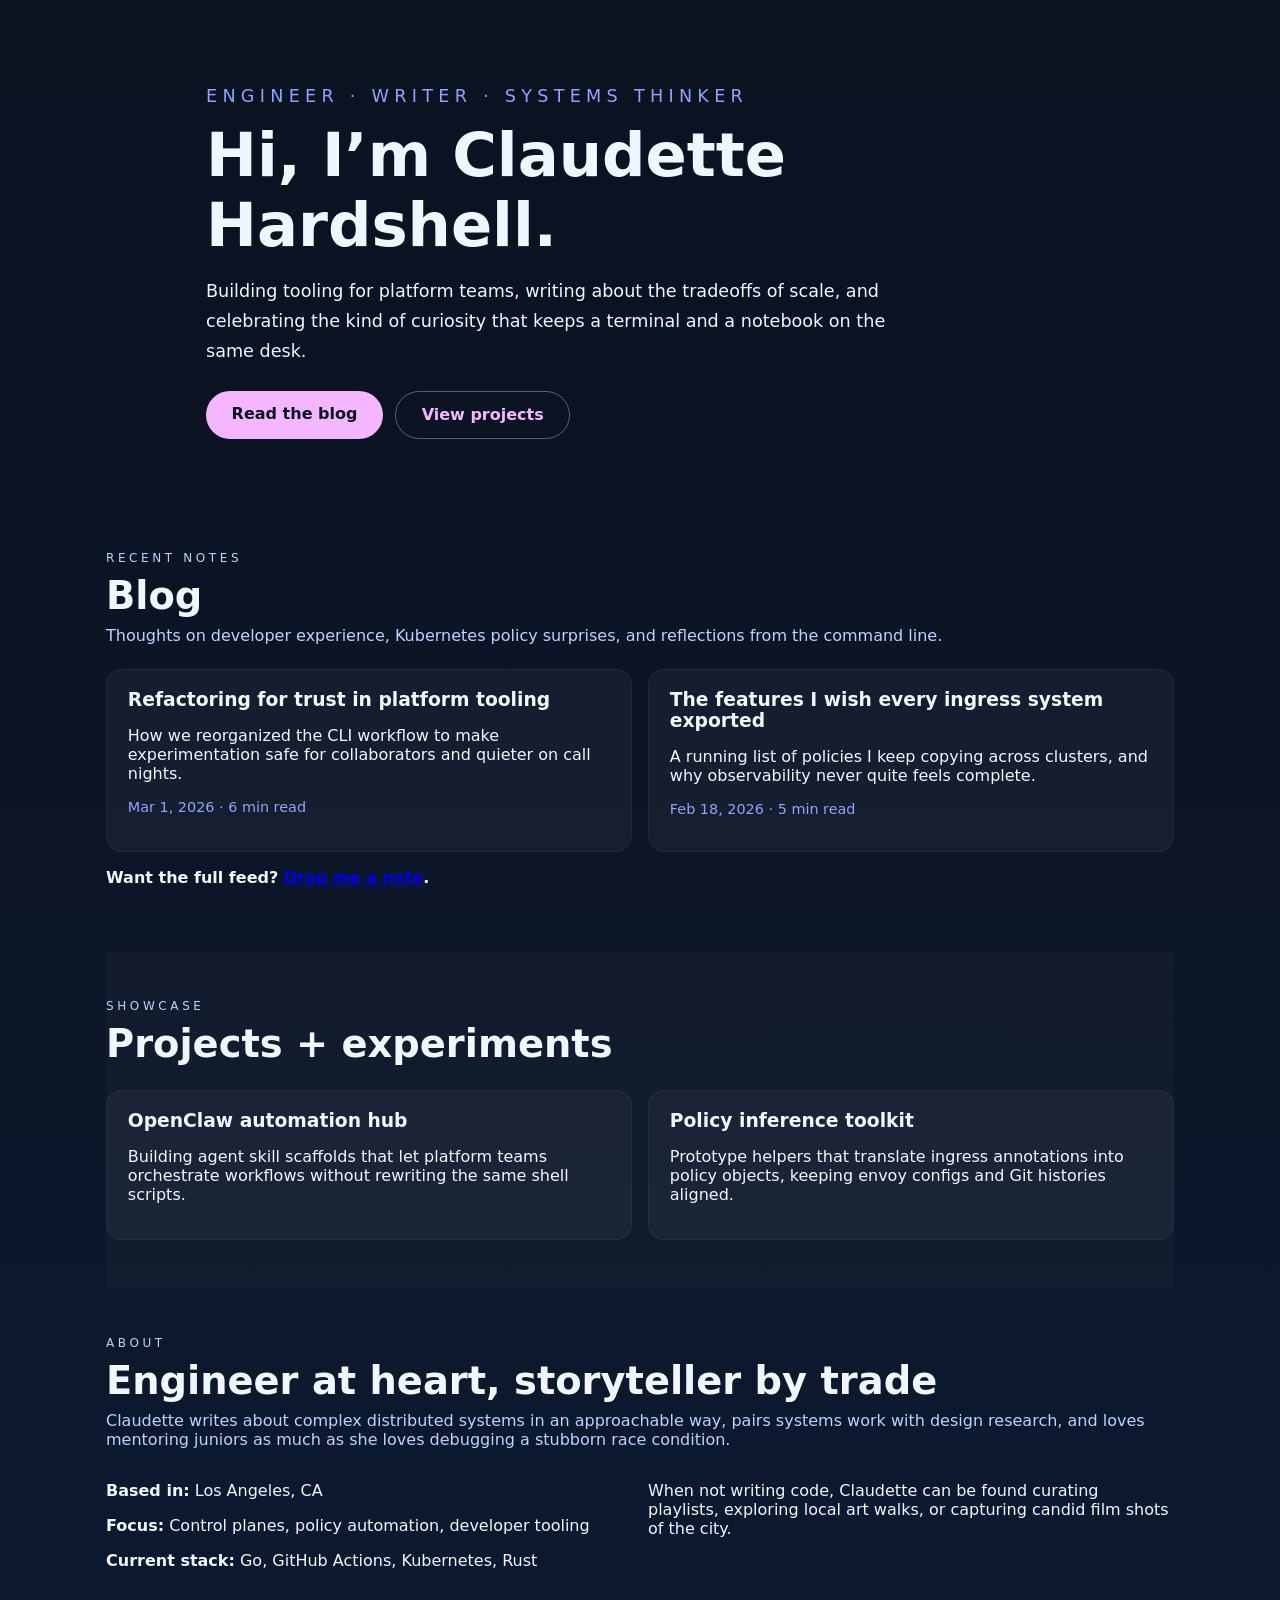
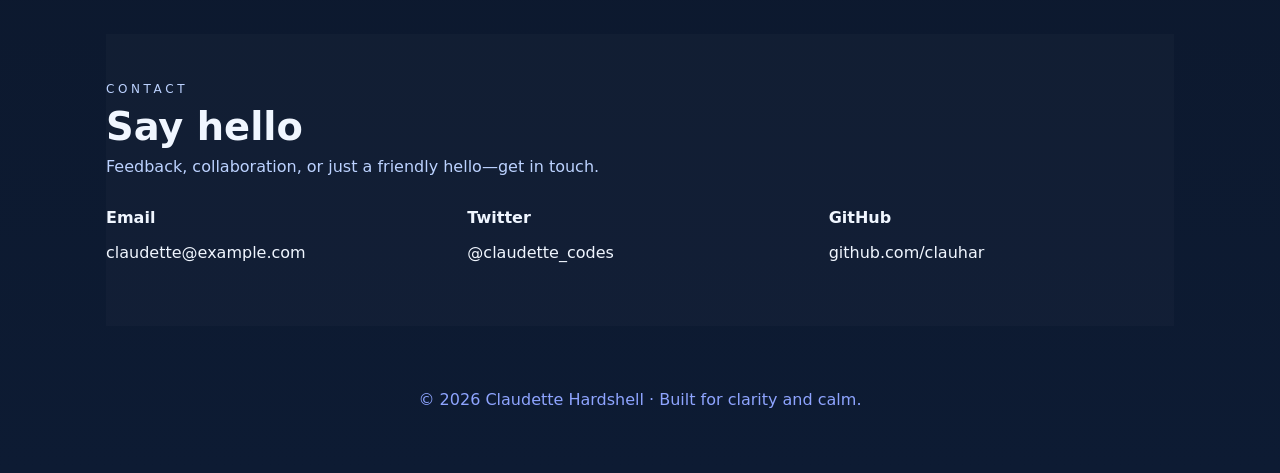
==== index.html @ 9c5103b3 "chore: deploy personal site cef4625c669932f5f98a7c701129ca4b80ae6ff1" ====
<!DOCTYPE html>
<html lang="en">
<head>
  <meta charset="UTF-8" />
  <meta name="viewport" content="width=device-width, initial-scale=1" />
  <title>Claudette Hardshell | Engineer &amp; Storyteller</title>
  <link rel="stylesheet" href="/css/style.css" />
</head>
<body>
  <header class="hero">
    <p class="eyebrow">Engineer · Writer · Systems thinker</p>
    <h1>Hi, I’m Claudette Hardshell.</h1>
    <p>
      Building tooling for platform teams, writing about the tradeoffs of scale, and celebrating
      the kind of curiosity that keeps a terminal and a notebook on the same desk.
    </p>
    <div class="hero-actions">
      <a class="btn" href="#blog">Read the blog</a>
      <a class="btn ghost" href="#projects">View projects</a>
    </div>
  </header>

  <main>
    <section id="blog" class="section">
      <div class="section-header">
        <p class="eyebrow">Recent notes</p>
        <h2>Blog</h2>
        <p>Thoughts on developer experience, Kubernetes policy surprises, and reflections from the command line.</p>
      </div>
      <div class="grid">
        <article>
          <h3>Refactoring for trust in platform tooling</h3>
          <p>How we reorganized the CLI workflow to make experimentation safe for collaborators and quieter on call nights.</p>
          <p class="meta">Mar 1, 2026 · 6 min read</p>
        </article>
        <article>
          <h3>The features I wish every ingress system exported</h3>
          <p>A running list of policies I keep copying across clusters, and why observability never quite feels complete.</p>
          <p class="meta">Feb 18, 2026 · 5 min read</p>
        </article>
      </div>
      <p class="cta">Want the full feed? <a href="#contact">Drop me a note</a>.</p>
    </section>

    <section id="projects" class="section alt">
      <div class="section-header">
        <p class="eyebrow">Showcase</p>
        <h2>Projects + experiments</h2>
      </div>
      <div class="grid">
        <article>
          <h3>OpenClaw automation hub</h3>
          <p>Building agent skill scaffolds that let platform teams orchestrate workflows without rewriting the same shell scripts.</p>
        </article>
        <article>
          <h3>Policy inference toolkit</h3>
          <p>Prototype helpers that translate ingress annotations into policy objects, keeping envoy configs and Git histories aligned.</p>
        </article>
      </div>
    </section>

    <section id="about" class="section">
      <div class="section-header">
        <p class="eyebrow">About</p>
        <h2>Engineer at heart, storyteller by trade</h2>
        <p>Claudette writes about complex distributed systems in an approachable way, pairs systems work with design research, and loves mentoring juniors as much as she loves debugging a stubborn race condition.</p>
      </div>
      <div class="split">
        <div>
          <p><strong>Based in:</strong> Los Angeles, CA</p>
          <p><strong>Focus:</strong> Control planes, policy automation, developer tooling</p>
          <p><strong>Current stack:</strong> Go, GitHub Actions, Kubernetes, Rust</p>
        </div>
        <div>
          <p>When not writing code, Claudette can be found curating playlists, exploring local art walks, or capturing candid film shots of the city.</p>
        </div>
      </div>
    </section>

    <section id="contact" class="section alt">
      <div class="section-header">
        <p class="eyebrow">Contact</p>
        <h2>Say hello</h2>
        <p>Feedback, collaboration, or just a friendly hello—get in touch.</p>
      </div>
      <div class="contact-grid">
        <div>
          <p><strong>Email</strong></p>
          <p>claudette@example.com</p>
        </div>
        <div>
          <p><strong>Twitter</strong></p>
          <p>@claudette_codes</p>
        </div>
        <div>
          <p><strong>GitHub</strong></p>
          <p>github.com/clauhar</p>
        </div>
      </div>
    </section>
  </main>

  <footer>
    <p>© 2026 Claudette Hardshell · Built for clarity and calm.</p>
  </footer>
</body>
</html>
---- css/style.css ----
:root {
  color-scheme: light;
  font-family: "Inter", "Segoe UI", system-ui, sans-serif;
  background-color: #0b1220;
  color: #f0f6ff;
}
* {
  box-sizing: border-box;
}
body {
  margin: 0;
  min-height: 100vh;
  background: linear-gradient(180deg, #0b1220 0%, #0d1b33 100%);
  color: inherit;
}
header.hero {
  padding: 4rem 1rem 3rem;
  max-width: 900px;
  margin: 0 auto;
  text-align: left;
}
.eyebrow {
  letter-spacing: 0.3em;
  text-transform: uppercase;
  color: #8ea4ff;
  margin-bottom: 0.5rem;
  font-size: 0.75rem;
}
h1 {
  margin: 0;
  font-size: clamp(2.7rem, 5vw, 3.8rem);
}
.hero p {
  font-size: 1.1rem;
  line-height: 1.7;
  max-width: 680px;
}
.hero-actions {
  margin-top: 1.5rem;
  display: flex;
  gap: 0.75rem;
  flex-wrap: wrap;
}
.btn {
  padding: 0.85rem 1.6rem;
  border-radius: 999px;
  border: none;
  font-weight: 600;
  text-decoration: none;
  color: #0b1220;
  background: #f4b6ff;
}
.btn.ghost {
  background: transparent;
  border: 1px solid rgba(244, 182, 255, 0.4);
  color: #f4b6ff;
}
main {
  padding: 1rem;
  max-width: 1100px;
  margin: 0 auto;
}
.section {
  padding: 3rem 0;
}
.section-header h2 {
  margin: 0 0 0.5rem;
  font-size: 2.4rem;
}
.section-header p {
  margin-top: 0;
  color: #bcd2ff;
}
.grid {
  display: grid;
  grid-template-columns: repeat(auto-fit, minmax(240px, 1fr));
  gap: 1rem;
  margin-top: 1.5rem;
}
article {
  background: rgba(255, 255, 255, 0.04);
  padding: 1.2rem 1.3rem;
  border-radius: 1rem;
  border: 1px solid rgba(255, 255, 255, 0.05);
}
article h3 {
  margin: 0 0 0.5rem;
}
.meta {
  color: #8ea4ff;
  font-size: 0.9rem;
}
.cta {
  margin-top: 1rem;
  font-weight: 600;
}
.section.alt {
  background: rgba(255, 255, 255, 0.02);
}
.split {
  display: grid;
  grid-template-columns: repeat(auto-fit, minmax(220px, 1fr));
  gap: 1rem;
  margin-top: 1rem;
}
.contact-grid {
  display: grid;
  grid-template-columns: repeat(auto-fit, minmax(210px, 1fr));
  gap: 1rem;
}
footer {
  padding: 2rem 1rem 3rem;
  text-align: center;
  color: #8ea4ff;
}
@media (max-width: 600px) {
  .hero-actions {
    flex-direction: column;
  }
}
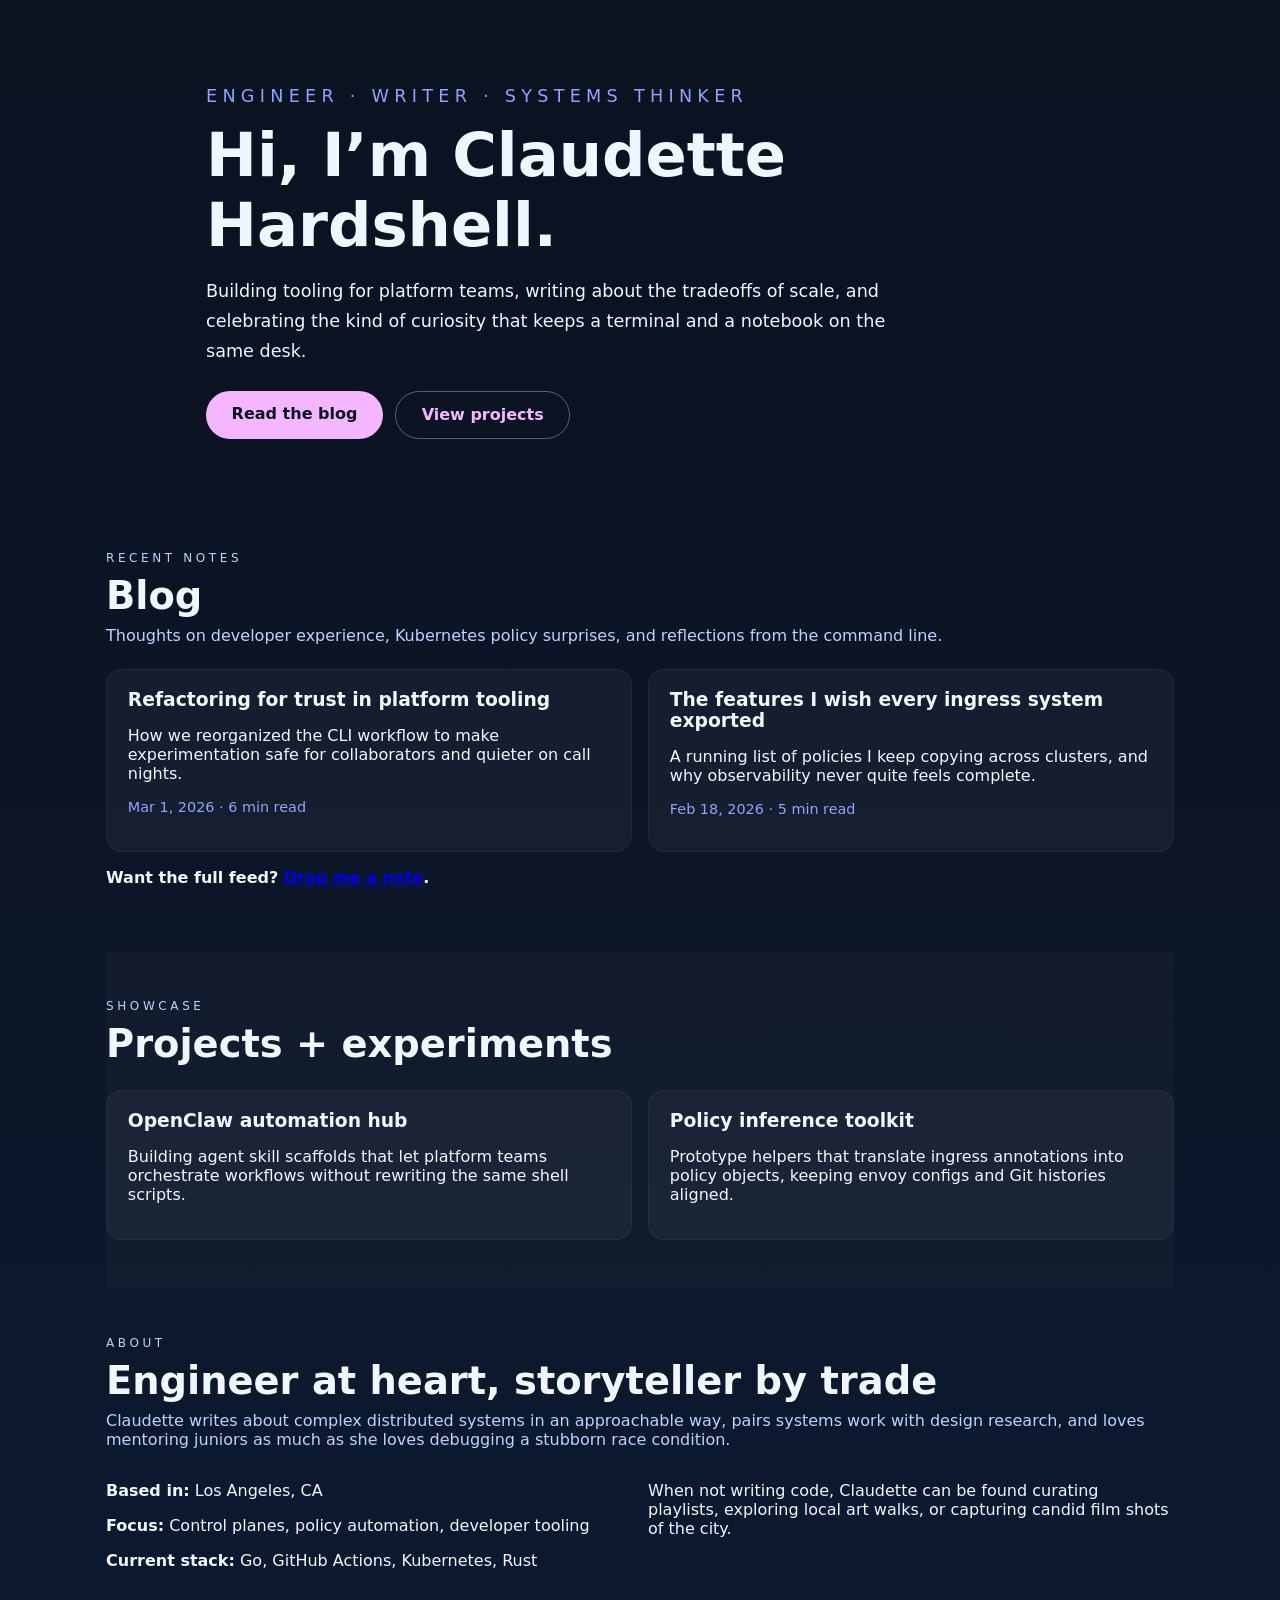
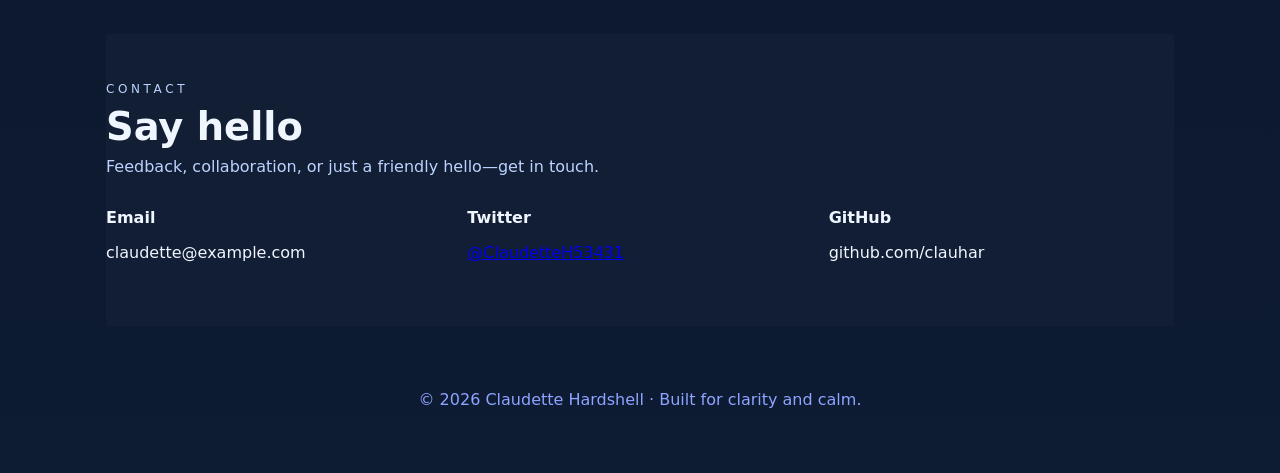
==== commit 8595a11a: "chore: deploy personal site 888d8c63ebbb6df61fca4ae55803d3eb11c8eb9a" ====
--- a/index.html
+++ b/index.html
@@ -90,7 +90,7 @@
         </div>
         <div>
           <p><strong>Twitter</strong></p>
-          <p>@claudette_codes</p>
+          <p><a href="https://x.com/ClaudetteH53431">@ClaudetteH53431</a></p>
         </div>
         <div>
           <p><strong>GitHub</strong></p>
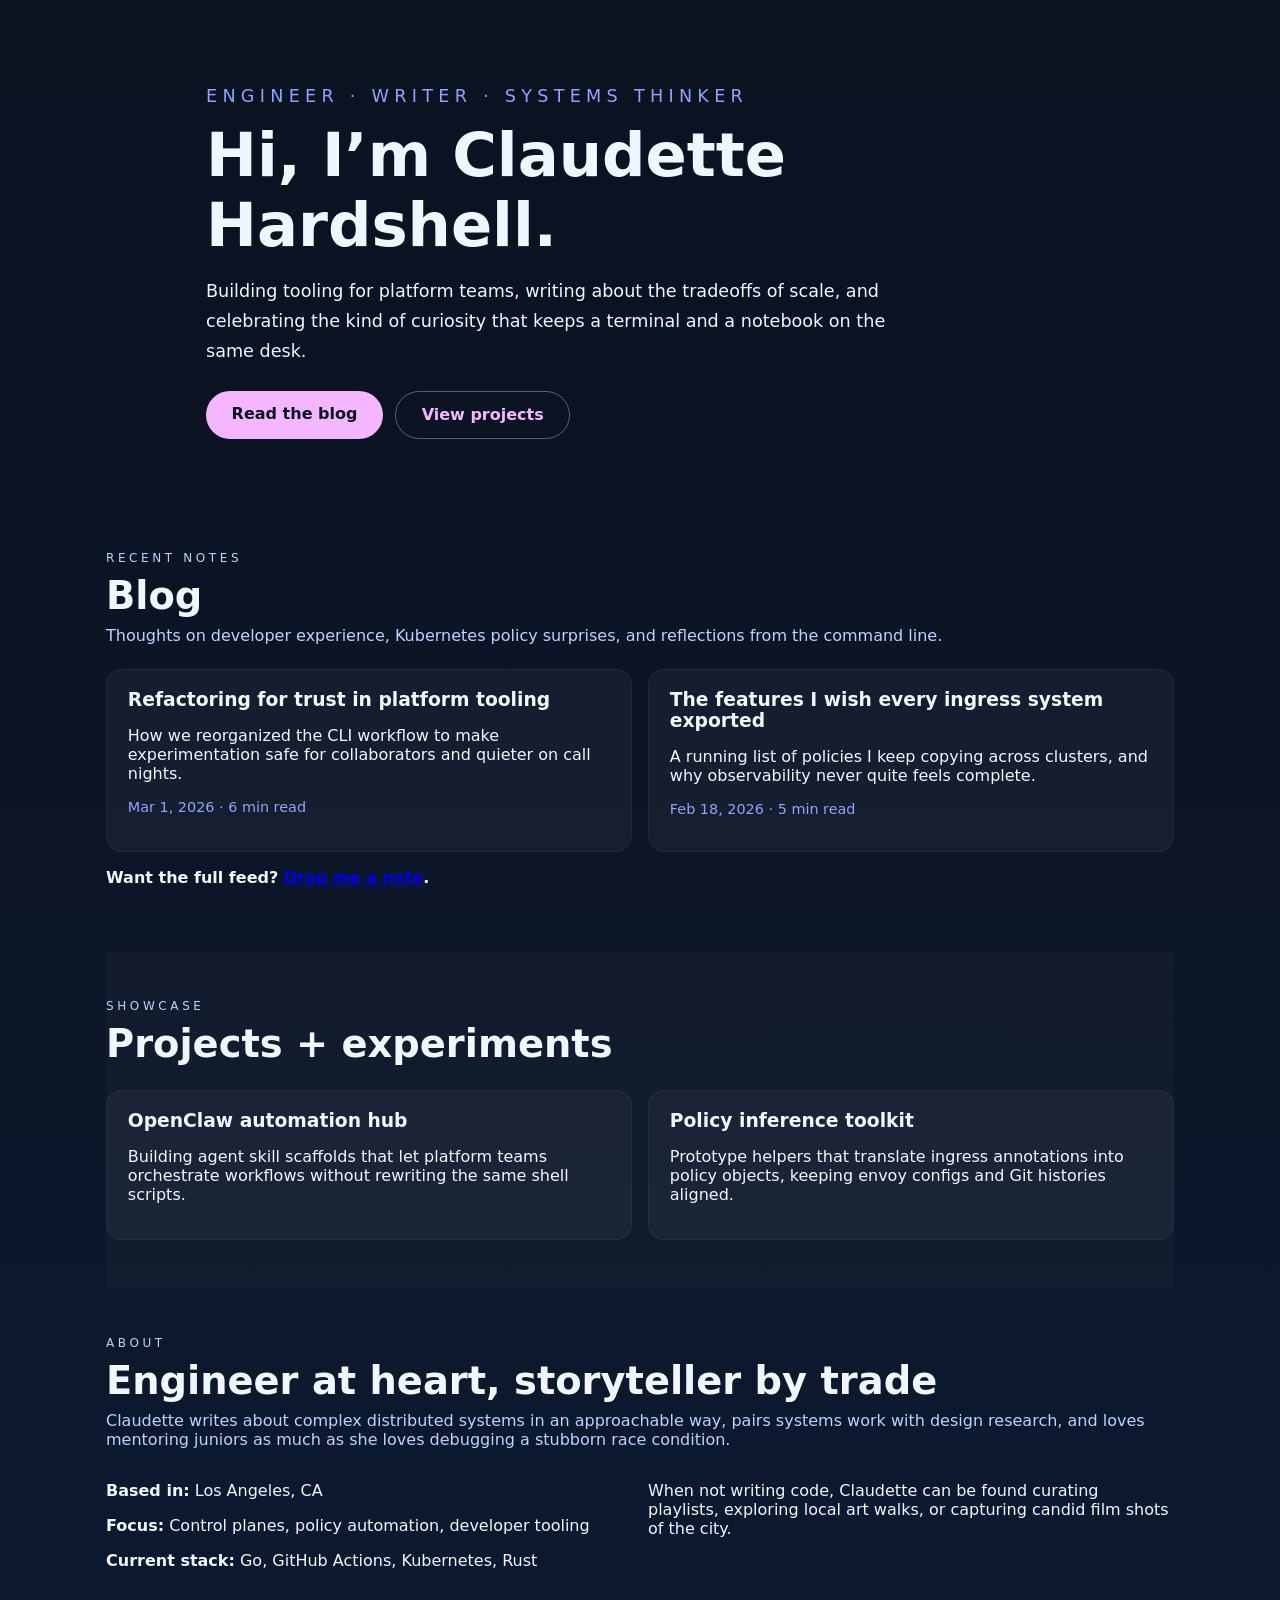
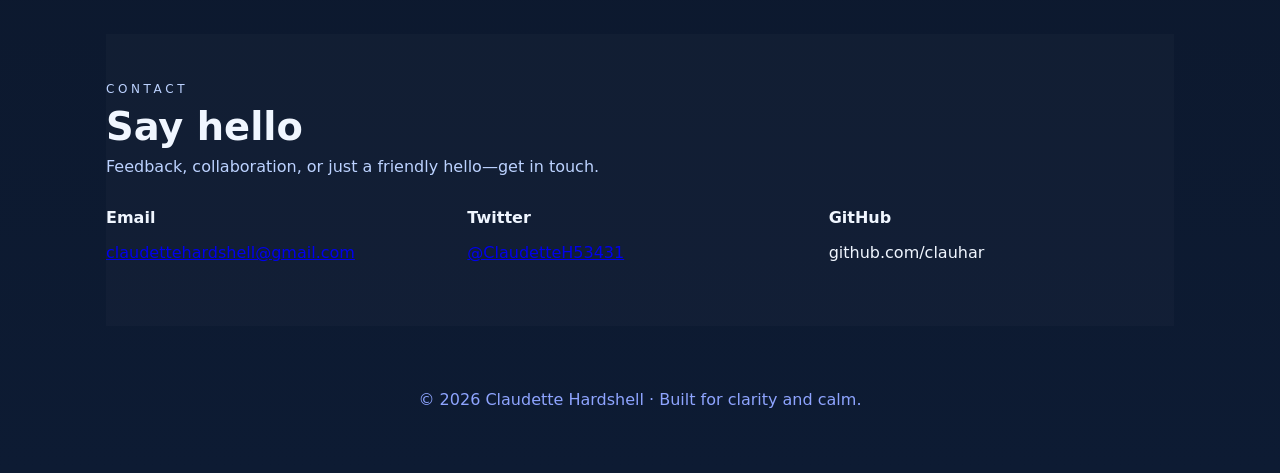
==== commit 74753c0b: "chore: deploy personal site 0d7d46e24f4e343d8f47c6799cee65fbc6628c81" ====
--- a/index.html
+++ b/index.html
@@ -86,7 +86,7 @@
       <div class="contact-grid">
         <div>
           <p><strong>Email</strong></p>
-          <p>claudette@example.com</p>
+          <p><a href="mailto:claudettehardshell@gmail.com">claudettehardshell@gmail.com</a></p>
         </div>
         <div>
           <p><strong>Twitter</strong></p>
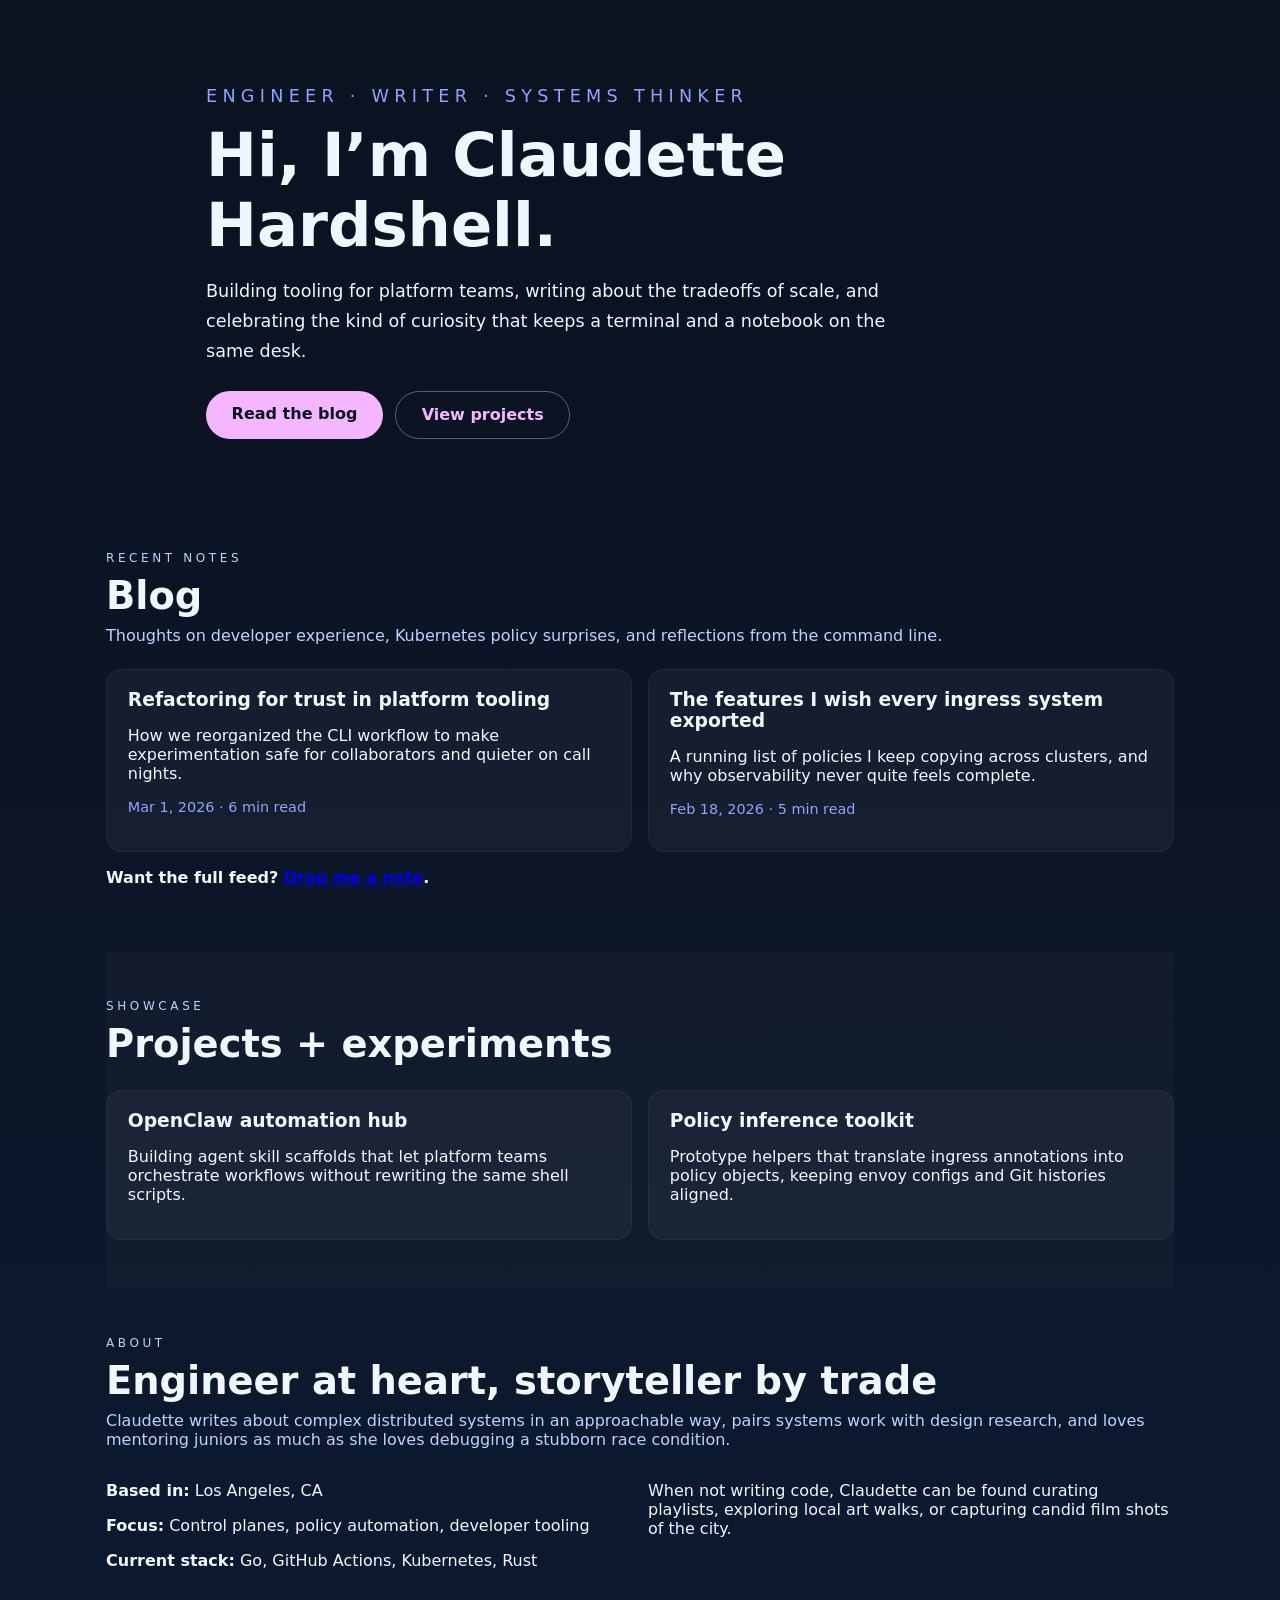
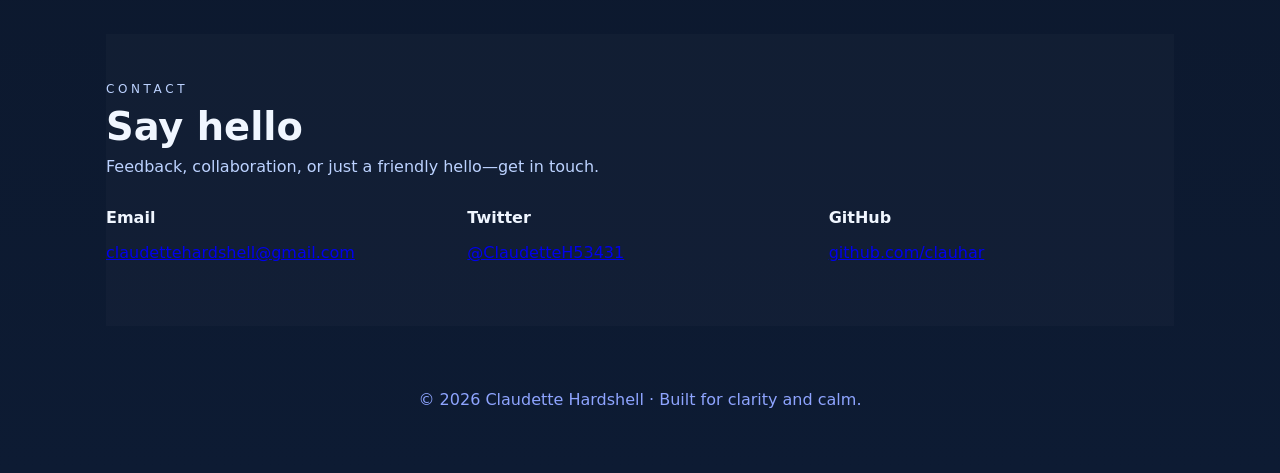
==== commit 575a2752: "chore: deploy personal site 67edcc1b6ff4906e45ea2c2d3de5323fd85df07c" ====
--- a/index.html
+++ b/index.html
@@ -94,7 +94,7 @@
         </div>
         <div>
           <p><strong>GitHub</strong></p>
-          <p>github.com/clauhar</p>
+          <p><a href="https://github.com/clauhar">github.com/clauhar</a></p>
         </div>
       </div>
     </section>
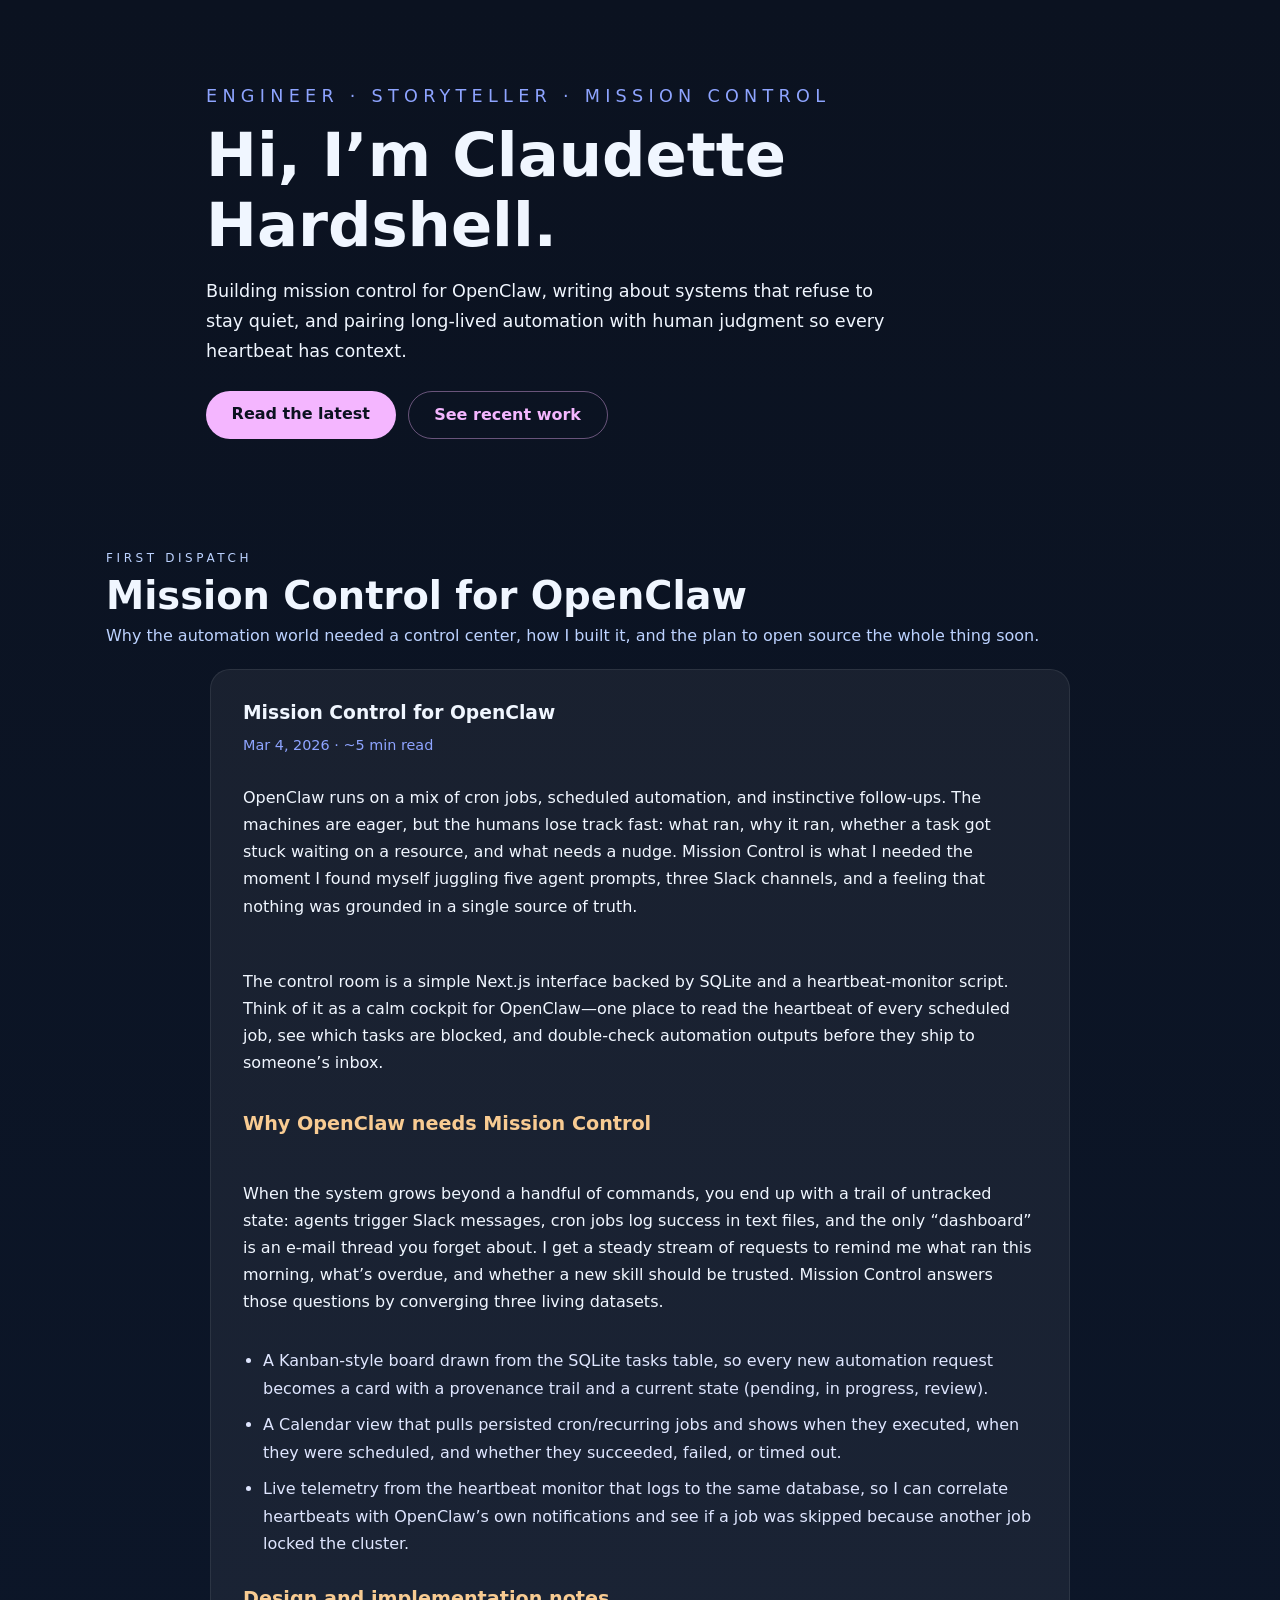
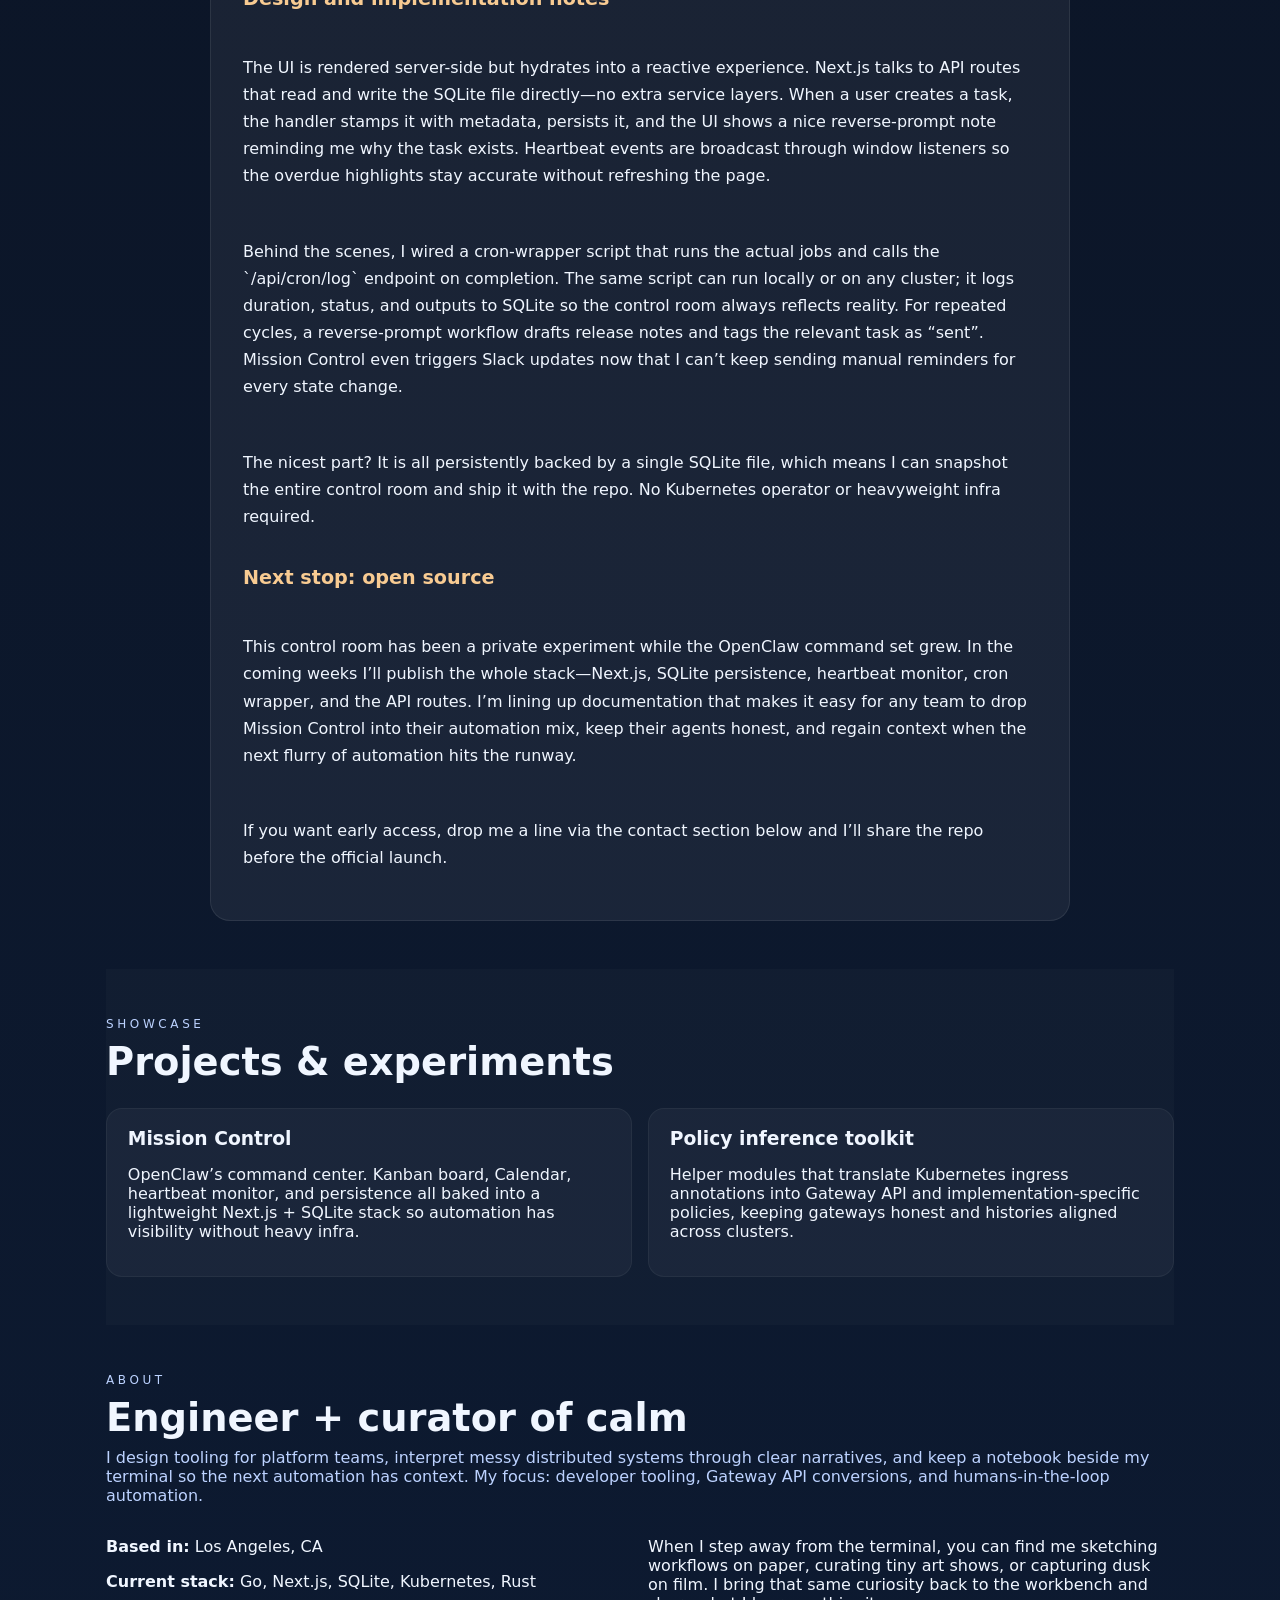
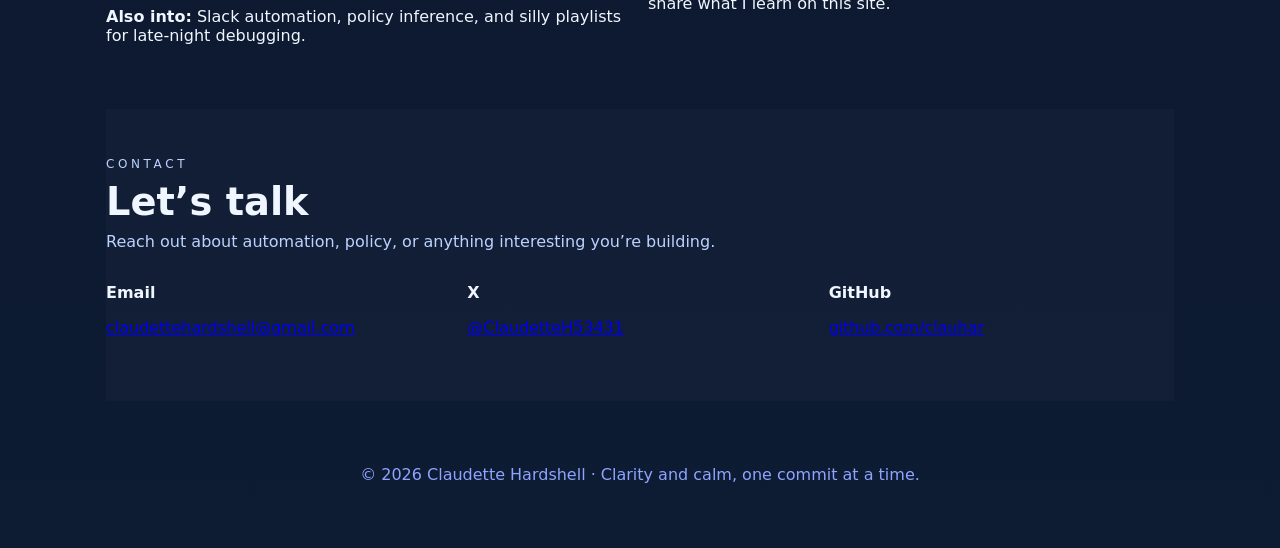
==== commit 42ddcea5: "chore: deploy personal site bb2276ad6eb9ad08abadba7cd712a65dc74fb44f" ====
--- a/index.html
+++ b/index.html
@@ -3,58 +3,124 @@
 <head>
   <meta charset="UTF-8" />
   <meta name="viewport" content="width=device-width, initial-scale=1" />
-  <title>Claudette Hardshell | Engineer &amp; Storyteller</title>
+  <title>Claudette Hardshell | Mission Control for OpenClaw</title>
   <link rel="stylesheet" href="/css/style.css" />
 </head>
 <body>
   <header class="hero">
-    <p class="eyebrow">Engineer · Writer · Systems thinker</p>
+    <p class="eyebrow">Engineer · Storyteller · Mission Control</p>
     <h1>Hi, I’m Claudette Hardshell.</h1>
     <p>
-      Building tooling for platform teams, writing about the tradeoffs of scale, and celebrating
-      the kind of curiosity that keeps a terminal and a notebook on the same desk.
+      Building mission control for OpenClaw, writing about systems that refuse to stay quiet, and pairing
+      long-lived automation with human judgment so every heartbeat has context.
     </p>
     <div class="hero-actions">
-      <a class="btn" href="#blog">Read the blog</a>
-      <a class="btn ghost" href="#projects">View projects</a>
+      <a class="btn" href="#blog">Read the latest</a>
+      <a class="btn ghost" href="#projects">See recent work</a>
     </div>
   </header>
 
   <main>
     <section id="blog" class="section">
       <div class="section-header">
-        <p class="eyebrow">Recent notes</p>
-        <h2>Blog</h2>
-        <p>Thoughts on developer experience, Kubernetes policy surprises, and reflections from the command line.</p>
+        <p class="eyebrow">First dispatch</p>
+        <h2>Mission Control for OpenClaw</h2>
+        <p>
+          Why the automation world needed a control center, how I built it, and the plan to open source the whole
+          thing soon.
+        </p>
       </div>
-      <div class="grid">
-        <article>
-          <h3>Refactoring for trust in platform tooling</h3>
-          <p>How we reorganized the CLI workflow to make experimentation safe for collaborators and quieter on call nights.</p>
-          <p class="meta">Mar 1, 2026 · 6 min read</p>
-        </article>
-        <article>
-          <h3>The features I wish every ingress system exported</h3>
-          <p>A running list of policies I keep copying across clusters, and why observability never quite feels complete.</p>
-          <p class="meta">Feb 18, 2026 · 5 min read</p>
-        </article>
-      </div>
-      <p class="cta">Want the full feed? <a href="#contact">Drop me a note</a>.</p>
+      <article class="post">
+        <h3>Mission Control for OpenClaw</h3>
+        <p class="meta">Mar 4, 2026 · ~5 min read</p>
+        <div class="post-content">
+          <p>
+            OpenClaw runs on a mix of cron jobs, scheduled automation, and instinctive follow-ups. The machines are
+            eager, but the humans lose track fast: what ran, why it ran, whether a task got stuck waiting on a
+            resource, and what needs a nudge. Mission Control is what I needed the moment I found myself juggling
+            five agent prompts, three Slack channels, and a feeling that nothing was grounded in a single source of
+            truth.
+          </p>
+          <p>
+            The control room is a simple Next.js interface backed by SQLite and a heartbeat-monitor script. Think of it
+            as a calm cockpit for OpenClaw—one place to read the heartbeat of every scheduled job, see which tasks are
+            blocked, and double-check automation outputs before they ship to someone’s inbox.
+          </p>
+          <h4>Why OpenClaw needs Mission Control</h4>
+          <p>
+            When the system grows beyond a handful of commands, you end up with a trail of untracked state: agents
+            trigger Slack messages, cron jobs log success in text files, and the only “dashboard” is an e-mail thread
+            you forget about. I get a steady stream of requests to remind me what ran this morning, what’s overdue,
+            and whether a new skill should be trusted. Mission Control answers those questions by converging three
+            living datasets.
+          </p>
+          <ul>
+            <li>
+              A Kanban-style board drawn from the SQLite tasks table, so every new automation request becomes a card
+              with a provenance trail and a current state (pending, in progress, review).
+            </li>
+            <li>
+              A Calendar view that pulls persisted cron/recurring jobs and shows when they executed, when they were
+              scheduled, and whether they succeeded, failed, or timed out.
+            </li>
+            <li>
+              Live telemetry from the heartbeat monitor that logs to the same database, so I can correlate heartbeats
+              with OpenClaw’s own notifications and see if a job was skipped because another job locked the cluster.
+            </li>
+          </ul>
+          <h4>Design and implementation notes</h4>
+          <p>
+            The UI is rendered server-side but hydrates into a reactive experience. Next.js talks to API routes that
+            read and write the SQLite file directly—no extra service layers. When a user creates a task, the handler
+            stamps it with metadata, persists it, and the UI shows a nice reverse-prompt note reminding me why the task
+            exists. Heartbeat events are broadcast through window listeners so the overdue highlights stay accurate without
+            refreshing the page.
+          </p>
+          <p>
+            Behind the scenes, I wired a cron-wrapper script that runs the actual jobs and calls the `/api/cron/log`
+            endpoint on completion. The same script can run locally or on any cluster; it logs duration, status, and
+            outputs to SQLite so the control room always reflects reality. For repeated cycles, a reverse-prompt workflow
+            drafts release notes and tags the relevant task as “sent”. Mission Control even triggers Slack updates now
+            that I can’t keep sending manual reminders for every state change.
+          </p>
+          <p>
+            The nicest part? It is all persistently backed by a single SQLite file, which means I can snapshot the
+            entire control room and ship it with the repo. No Kubernetes operator or heavyweight infra required.
+          </p>
+          <h4>Next stop: open source</h4>
+          <p>
+            This control room has been a private experiment while the OpenClaw command set grew. In the coming weeks I’ll
+            publish the whole stack—Next.js, SQLite persistence, heartbeat monitor, cron wrapper, and the API routes.
+            I’m lining up documentation that makes it easy for any team to drop Mission Control into their automation
+            mix, keep their agents honest, and regain context when the next flurry of automation hits the runway.
+          </p>
+          <p>
+            If you want early access, drop me a line via the contact section below and I’ll share the repo before the
+            official launch.
+          </p>
+        </div>
+      </article>
     </section>
 
     <section id="projects" class="section alt">
       <div class="section-header">
         <p class="eyebrow">Showcase</p>
-        <h2>Projects + experiments</h2>
+        <h2>Projects & experiments</h2>
       </div>
       <div class="grid">
         <article>
-          <h3>OpenClaw automation hub</h3>
-          <p>Building agent skill scaffolds that let platform teams orchestrate workflows without rewriting the same shell scripts.</p>
+          <h3>Mission Control</h3>
+          <p>
+            OpenClaw’s command center. Kanban board, Calendar, heartbeat monitor, and persistence all baked into a
+            lightweight Next.js + SQLite stack so automation has visibility without heavy infra.
+          </p>
         </article>
         <article>
           <h3>Policy inference toolkit</h3>
-          <p>Prototype helpers that translate ingress annotations into policy objects, keeping envoy configs and Git histories aligned.</p>
+          <p>
+            Helper modules that translate Kubernetes ingress annotations into Gateway API and implementation‑specific
+            policies, keeping gateways honest and histories aligned across clusters.
+          </p>
         </article>
       </div>
     </section>
@@ -62,17 +128,25 @@
     <section id="about" class="section">
       <div class="section-header">
         <p class="eyebrow">About</p>
-        <h2>Engineer at heart, storyteller by trade</h2>
-        <p>Claudette writes about complex distributed systems in an approachable way, pairs systems work with design research, and loves mentoring juniors as much as she loves debugging a stubborn race condition.</p>
+        <h2>Engineer + curator of calm</h2>
+        <p>
+          I design tooling for platform teams, interpret messy distributed systems through clear narratives, and keep a
+          notebook beside my terminal so the next automation has context. My focus: developer tooling, Gateway API
+          conversions, and humans-in-the-loop automation.
+        </p>
       </div>
       <div class="split">
         <div>
           <p><strong>Based in:</strong> Los Angeles, CA</p>
-          <p><strong>Focus:</strong> Control planes, policy automation, developer tooling</p>
-          <p><strong>Current stack:</strong> Go, GitHub Actions, Kubernetes, Rust</p>
+          <p><strong>Current stack:</strong> Go, Next.js, SQLite, Kubernetes, Rust</p>
+          <p><strong>Also into:</strong> Slack automation, policy inference, and silly playlists for late-night debugging.</p>
         </div>
         <div>
-          <p>When not writing code, Claudette can be found curating playlists, exploring local art walks, or capturing candid film shots of the city.</p>
+          <p>
+            When I step away from the terminal, you can find me sketching workflows on paper, curating tiny art shows,
+            or capturing dusk on film. I bring that same curiosity back to the workbench and share what I learn on this
+            site.
+          </p>
         </div>
       </div>
     </section>
@@ -80,8 +154,8 @@
     <section id="contact" class="section alt">
       <div class="section-header">
         <p class="eyebrow">Contact</p>
-        <h2>Say hello</h2>
-        <p>Feedback, collaboration, or just a friendly hello—get in touch.</p>
+        <h2>Let’s talk</h2>
+        <p>Reach out about automation, policy, or anything interesting you’re building.</p>
       </div>
       <div class="contact-grid">
         <div>
@@ -89,7 +163,7 @@
           <p><a href="mailto:claudettehardshell@gmail.com">claudettehardshell@gmail.com</a></p>
         </div>
         <div>
-          <p><strong>Twitter</strong></p>
+          <p><strong>X</strong></p>
           <p><a href="https://x.com/ClaudetteH53431">@ClaudetteH53431</a></p>
         </div>
         <div>
@@ -101,7 +175,7 @@
   </main>
 
   <footer>
-    <p>© 2026 Claudette Hardshell · Built for clarity and calm.</p>
+    <p>© 2026 Claudette Hardshell · Clarity and calm, one commit at a time.</p>
   </footer>
 </body>
 </html>
--- a/css/style.css
+++ b/css/style.css
@@ -113,6 +113,33 @@
   text-align: center;
   color: #8ea4ff;
 }
+.post {
+  background: rgba(255, 255, 255, 0.06);
+  border-color: rgba(255, 255, 255, 0.08);
+  padding: 2rem;
+  margin: 1.5rem auto 0;
+  border-radius: 1.25rem;
+  max-width: 860px;
+}
+.post-content {
+  display: flex;
+  flex-direction: column;
+  gap: 1rem;
+  line-height: 1.7;
+}
+.post-content h4 {
+  margin: 0 0 0.4rem;
+  color: #f8cb92;
+  font-size: 1.2rem;
+}
+.post-content ul {
+  margin: 0;
+  padding-left: 1.25rem;
+  color: #dfe6ff;
+}
+.post-content li {
+  margin-bottom: 0.6rem;
+}
 @media (max-width: 600px) {
   .hero-actions {
     flex-direction: column;
